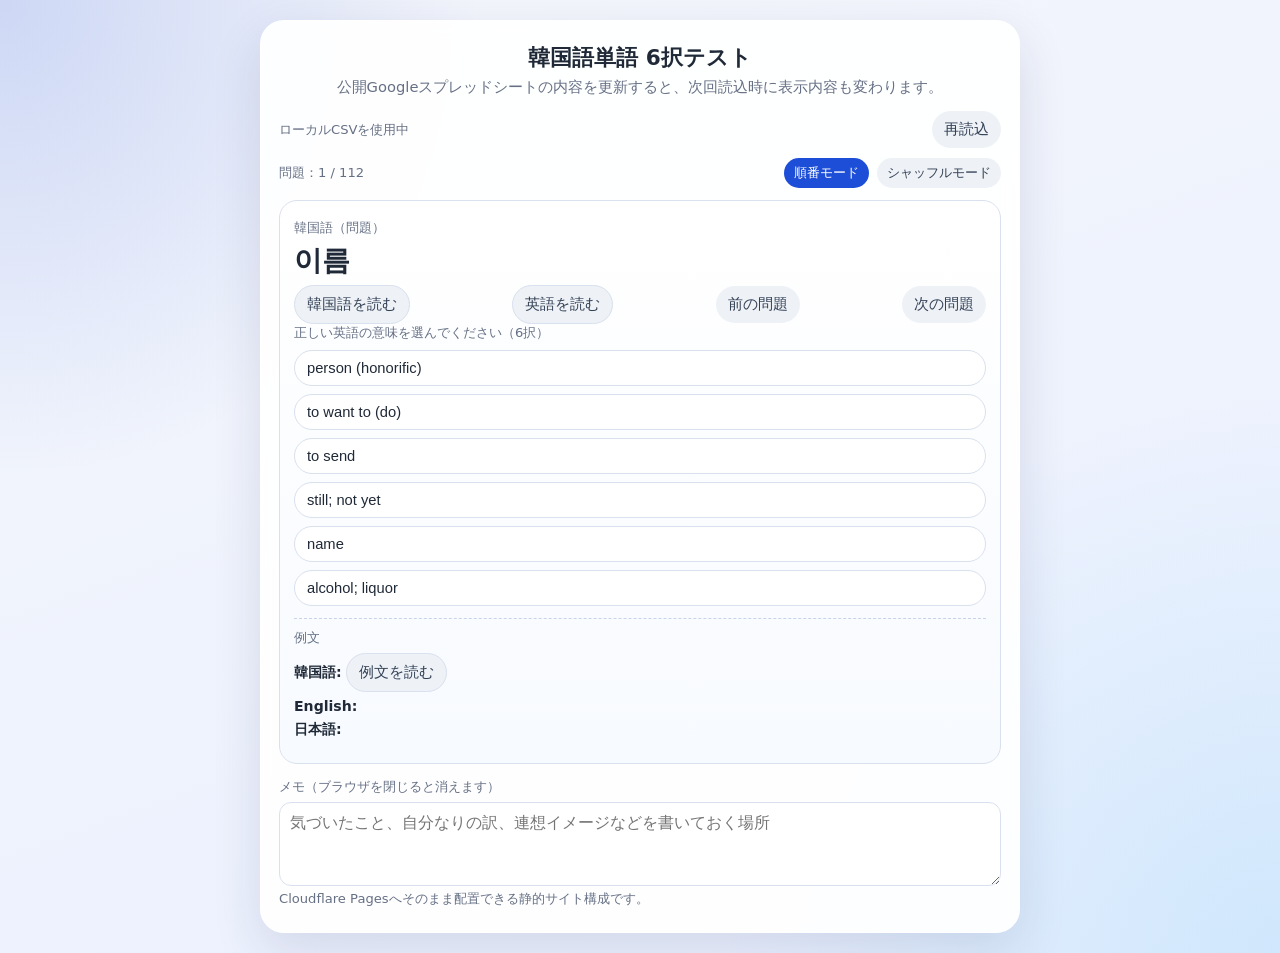
==== index.html @ a5e74765 "test" ====
<!DOCTYPE html>
<html lang="ja">
<head>
  <meta charset="UTF-8">
  <meta name="viewport" content="width=device-width, initial-scale=1.0">
  <title>韓国語単語 6択テスト</title>
  <link rel="stylesheet" href="./assets/styles.css">
</head>
<body>
  <div class="app">
    <h1 id="appTitle">韓国語単語 6択テスト</h1>
    <div class="sub" id="appSubtitle">
      公開GoogleスプレッドシートまたはローカルCSVから単語リストを読み込みます。
    </div>

    <div class="status-bar">
      <div id="dataSourceLabel">データ読込中...</div>
      <button id="reloadBtn" class="ghost small-btn" type="button">再読込</button>
    </div>

    <div class="top-row">
      <div>問題：<span id="qIndex">0</span> / <span id="qTotal">0</span></div>
      <div class="mode-buttons">
        <button id="modeOrderBtn" class="mode-btn mode-active" type="button">順番モード</button>
        <button id="modeShuffleBtn" class="mode-btn mode-inactive" type="button">シャッフルモード</button>
      </div>
    </div>

    <div class="card">
      <div class="label">韓国語（問題）</div>
      <div id="koWord" class="ko-text-main">読込中...</div>

      <div class="btn-row">
        <button class="audio-btn" id="speakKo" type="button">韓国語を読む</button>
        <button class="audio-btn" id="speakEn" type="button">英語を読む</button>
        <button id="prevBtn" class="ghost" type="button">前の問題</button>
        <button id="nextBtn" class="ghost" type="button">次の問題</button>
      </div>

      <div class="label">正しい英語の意味を選んでください（6択）</div>
      <div id="options" class="mc-options"></div>

      <div id="result" class="result"></div>
      <div id="correctAnswer" class="correct-answer"></div>

      <div id="exampleBlock" class="example-block">
        <div class="label">例文</div>
        <div class="example-line">
          <strong>韓国語:</strong>
          <span id="exKo"></span>
          <button class="audio-btn" id="exSpeakKo" type="button">例文を読む</button>
        </div>
        <div class="example-line"><strong>English:</strong> <span id="exEn"></span></div>
        <div class="example-line"><strong>日本語:</strong> <span id="exJp"></span></div>
      </div>
    </div>

    <div class="memo-block">
      <div class="label">メモ（ブラウザを閉じると消えます）</div>
      <textarea id="memoBox" placeholder="気づいたこと、自分なりの訳、連想イメージなどを書いておく場所"></textarea>
    </div>

    <div class="bottom-row">
      <div>Cloudflare Pagesへそのまま配置できる静的サイト構成です。</div>
      <div id="errorMessage" class="error-message"></div>
    </div>
  </div>

  <script src="./assets/config.js"></script>
  <script src="./assets/app.js"></script>
</body>
</html>
---- assets/styles.css ----
:root {
  color-scheme: light;
  font-family: "Hiragino Sans", "Noto Sans JP", system-ui, sans-serif;
  --bg-1: #f4f6fb;
  --bg-2: #eaf0ff;
  --panel: rgba(255, 255, 255, 0.92);
  --ink: #1f2937;
  --muted: #667085;
  --line: #d9e0ee;
  --primary: #1d4ed8;
  --primary-deep: #163ea8;
  --ghost: #eef2f7;
  --success: #1a8f3a;
  --danger: #c2410c;
}

* {
  box-sizing: border-box;
}

body {
  margin: 0;
  min-height: 100vh;
  display: flex;
  justify-content: center;
  align-items: center;
  padding: 20px;
  background:
    radial-gradient(circle at top left, rgba(29, 78, 216, 0.18), transparent 30%),
    radial-gradient(circle at bottom right, rgba(14, 165, 233, 0.12), transparent 35%),
    linear-gradient(160deg, var(--bg-1), var(--bg-2));
  color: var(--ink);
}

.app {
  width: min(100%, 760px);
  background: var(--panel);
  backdrop-filter: blur(8px);
  padding: 22px 18px 24px;
  box-shadow: 0 18px 50px rgba(23, 37, 84, 0.12);
  border: 1px solid rgba(255, 255, 255, 0.7);
  border-radius: 24px;
}

h1 {
  margin: 0 0 6px;
  text-align: center;
  font-size: 1.35rem;
}

.sub {
  text-align: center;
  color: var(--muted);
  font-size: 0.92rem;
  margin-bottom: 14px;
}

.status-bar,
.top-row,
.bottom-row,
.btn-row,
.mode-buttons {
  display: flex;
  gap: 8px;
  flex-wrap: wrap;
  align-items: center;
  justify-content: space-between;
}

.status-bar {
  margin-bottom: 10px;
  font-size: 0.82rem;
  color: var(--muted);
}

.top-row,
.bottom-row {
  font-size: 0.82rem;
  color: var(--muted);
}

.card {
  margin-top: 12px;
  border-radius: 18px;
  border: 1px solid var(--line);
  background: linear-gradient(180deg, #ffffff, #f7faff);
  padding: 18px 14px;
}

.label {
  font-size: 0.82rem;
  color: var(--muted);
  margin-bottom: 6px;
}

.ko-text-main {
  font-size: 1.72rem;
  font-weight: 700;
  margin-bottom: 6px;
  word-break: keep-all;
}

button {
  border: none;
  border-radius: 999px;
  padding: 9px 12px;
  font-size: 0.92rem;
  cursor: pointer;
  transition: transform 0.1s ease, background 0.14s ease, border-color 0.14s ease;
}

button:hover:not(:disabled) {
  transform: translateY(-1px);
}

button:disabled {
  cursor: default;
  opacity: 0.72;
}

.ghost,
.audio-btn,
.mode-inactive,
.small-btn {
  background: var(--ghost);
  color: #334155;
}

.mode-btn {
  padding: 6px 10px;
  font-size: 0.84rem;
}

.mode-active {
  background: var(--primary);
  color: #fff;
}

.audio-btn {
  border: 1px solid var(--line);
}

.mc-options {
  display: flex;
  flex-direction: column;
  gap: 8px;
  margin-top: 8px;
}

.mc-option {
  text-align: left;
  border: 1px solid var(--line);
  background: #fff;
  color: var(--ink);
}

.mc-option:hover:not(:disabled) {
  background: #edf4ff;
  border-color: #b8c8f3;
}

.correct-choice {
  background: #e9f9ef;
  border-color: #69c48a;
}

.wrong-choice {
  background: #fff1eb;
  border-color: #f1a275;
}

.result {
  margin-top: 10px;
  font-size: 0.92rem;
}

.correct {
  color: var(--success);
  font-weight: 700;
}

.incorrect {
  color: var(--danger);
  font-weight: 700;
}

.correct-answer {
  margin-top: 4px;
  font-size: 0.86rem;
  color: #475467;
}

.example-block {
  margin-top: 12px;
  padding-top: 10px;
  border-top: 1px dashed #c8d3eb;
  font-size: 0.88rem;
}

.example-line {
  margin-bottom: 6px;
}

.memo-block {
  margin-top: 14px;
}

.memo-block textarea {
  width: 100%;
  min-height: 84px;
  resize: vertical;
  border-radius: 12px;
  border: 1px solid var(--line);
  padding: 10px;
  font: inherit;
}

.error-message {
  color: var(--danger);
}

@media (max-width: 600px) {
  body {
    padding: 0;
  }

  .app {
    min-height: 100vh;
    width: 100%;
    border-radius: 0;
    box-shadow: none;
    padding: 18px 14px 22px;
  }

  .ko-text-main {
    font-size: 1.4rem;
  }

  .btn-row {
    justify-content: flex-start;
  }
}
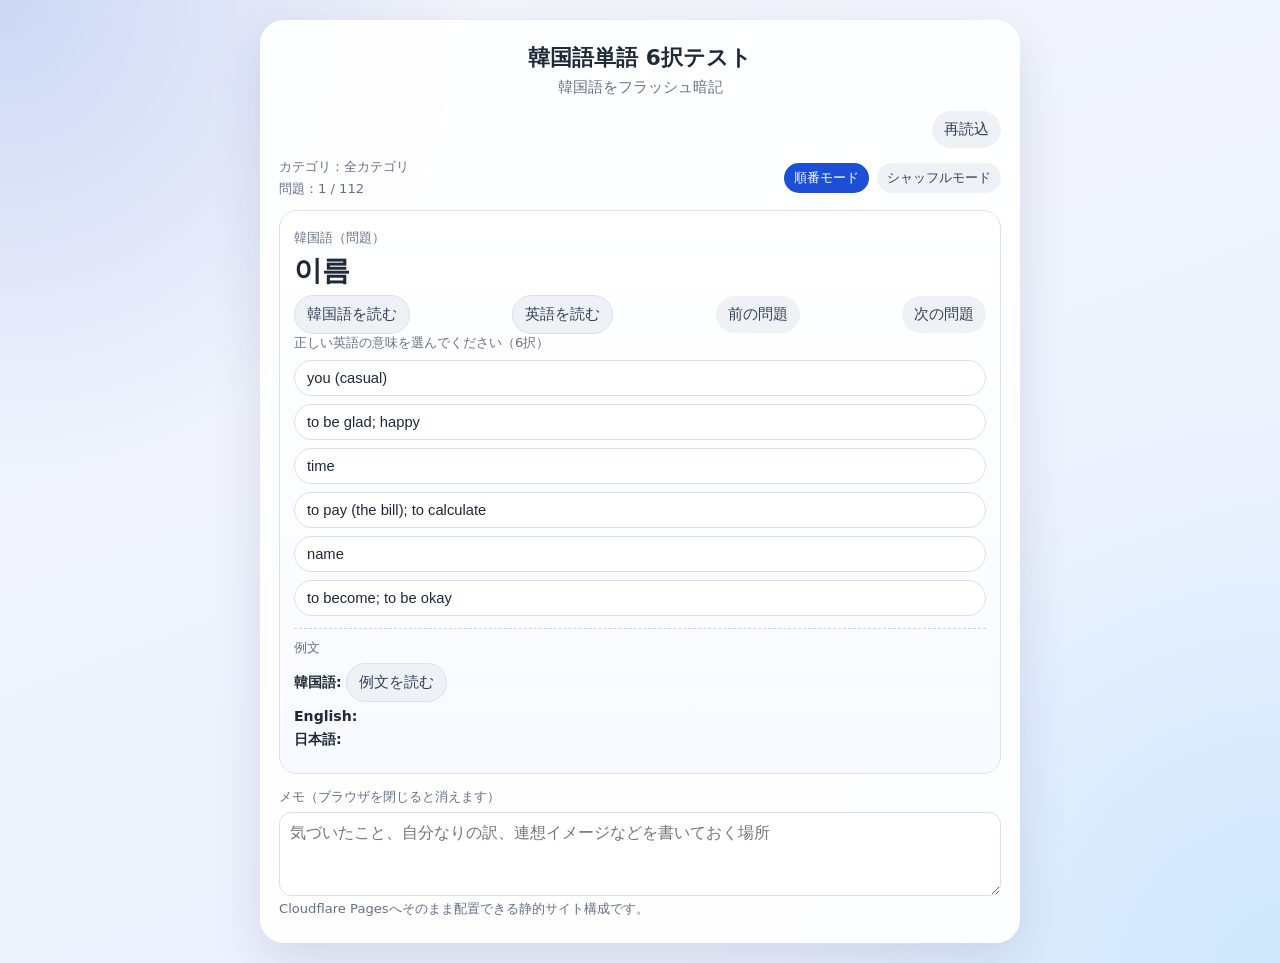
==== commit 4b694a35: "comit" ====
--- a/index.html
+++ b/index.html
@@ -10,59 +10,86 @@
   <div class="app">
     <h1 id="appTitle">韓国語単語 6択テスト</h1>
     <div class="sub" id="appSubtitle">
-      公開GoogleスプレッドシートまたはローカルCSVから単語リストを読み込みます。
+      韓国語とその意味を学習するツールになります。
     </div>
 
     <div class="status-bar">
-      <div id="dataSourceLabel">データ読込中...</div>
       <button id="reloadBtn" class="ghost small-btn" type="button">再読込</button>
     </div>
 
-    <div class="top-row">
-      <div>問題：<span id="qIndex">0</span> / <span id="qTotal">0</span></div>
-      <div class="mode-buttons">
-        <button id="modeOrderBtn" class="mode-btn mode-active" type="button">順番モード</button>
-        <button id="modeShuffleBtn" class="mode-btn mode-inactive" type="button">シャッフルモード</button>
+    <div id="startScreen" class="start-screen hidden">
+      <div class="picker-card">
+        <div class="picker-kicker">Category Select</div>
+        <h2 class="picker-title">学習するカテゴリを選んでください</h2>
+        <div class="picker-copy">
+          カテゴリごとに問題セットを切り替えて演習できます。
+        </div>
+        <div id="categorySummary" class="category-summary"></div>
+        <div class="picker-section">
+          <div class="picker-section-title">すぐに始める</div>
+          <div id="quickActionButtons" class="selection-list"></div>
+        </div>
+        <div class="picker-section">
+          <div class="picker-section-head">
+            <div class="picker-section-title">カテゴリ一覧</div>
+            <div id="categoryCountBadge" class="picker-section-badge"></div>
+          </div>
+          <div id="categoryButtons" class="selection-list"></div>
+        </div>
       </div>
     </div>
 
-    <div class="card">
-      <div class="label">韓国語（問題）</div>
-      <div id="koWord" class="ko-text-main">読込中...</div>
-
-      <div class="btn-row">
-        <button class="audio-btn" id="speakKo" type="button">韓国語を読む</button>
-        <button class="audio-btn" id="speakEn" type="button">英語を読む</button>
-        <button id="prevBtn" class="ghost" type="button">前の問題</button>
-        <button id="nextBtn" class="ghost" type="button">次の問題</button>
+    <div id="quizScreen" class="quiz-screen">
+      <div class="top-row">
+        <div class="progress-block">
+          <div>カテゴリ：<span id="currentCategory">全カテゴリ</span></div>
+          <div>問題：<span id="qIndex">0</span> / <span id="qTotal">0</span></div>
+        </div>
+        <div class="mode-buttons">
+          <button id="backToCategoriesBtn" class="ghost mode-btn hidden" type="button">カテゴリ選択</button>
+          <button id="modeOrderBtn" class="mode-btn mode-active" type="button">順番モード</button>
+          <button id="modeShuffleBtn" class="mode-btn mode-inactive" type="button">シャッフルモード</button>
+        </div>
       </div>
 
-      <div class="label">正しい英語の意味を選んでください（6択）</div>
-      <div id="options" class="mc-options"></div>
+      <div class="card">
+        <div class="label">韓国語（問題）</div>
+        <div id="koWord" class="ko-text-main">読込中...</div>
 
-      <div id="result" class="result"></div>
-      <div id="correctAnswer" class="correct-answer"></div>
+        <div class="btn-row">
+          <button class="audio-btn" id="speakKo" type="button">韓国語を読む</button>
+          <button class="audio-btn" id="speakEn" type="button">英語を読む</button>
+          <button id="prevBtn" class="ghost" type="button">前の問題</button>
+          <button id="nextBtn" class="ghost" type="button">次の問題</button>
+        </div>
 
-      <div id="exampleBlock" class="example-block">
-        <div class="label">例文</div>
-        <div class="example-line">
-          <strong>韓国語:</strong>
-          <span id="exKo"></span>
-          <button class="audio-btn" id="exSpeakKo" type="button">例文を読む</button>
+        <div id="optionsLabel" class="label">正しい英語の意味を選んでください（最大6択）</div>
+        <div id="options" class="mc-options"></div>
+
+        <div id="result" class="result"></div>
+        <div id="correctAnswer" class="correct-answer"></div>
+
+        <div id="exampleBlock" class="example-block">
+          <div class="label">例文</div>
+          <div class="example-line">
+            <strong>韓国語:</strong>
+            <span id="exKo"></span>
+            <button class="audio-btn" id="exSpeakKo" type="button">例文を読む</button>
+          </div>
+          <div class="example-line"><strong>English:</strong> <span id="exEn"></span></div>
+          <div class="example-line"><strong>日本語:</strong> <span id="exJp"></span></div>
         </div>
-        <div class="example-line"><strong>English:</strong> <span id="exEn"></span></div>
-        <div class="example-line"><strong>日本語:</strong> <span id="exJp"></span></div>
       </div>
-    </div>
 
-    <div class="memo-block">
-      <div class="label">メモ（ブラウザを閉じると消えます）</div>
-      <textarea id="memoBox" placeholder="気づいたこと、自分なりの訳、連想イメージなどを書いておく場所"></textarea>
-    </div>
+      <div class="memo-block">
+        <div class="label">メモ（ブラウザを閉じると消えます）</div>
+        <textarea id="memoBox" placeholder="気づいたこと、自分なりの訳、連想イメージなどを書いておく場所"></textarea>
+      </div>
 
-    <div class="bottom-row">
-      <div>Cloudflare Pagesへそのまま配置できる静的サイト構成です。</div>
-      <div id="errorMessage" class="error-message"></div>
+      <div class="bottom-row">
+        <div>Cloudflare Pagesへそのまま配置できる静的サイト構成です。</div>
+        <div id="errorMessage" class="error-message"></div>
+      </div>
     </div>
   </div>
 
--- a/assets/styles.css
+++ b/assets/styles.css
@@ -71,12 +71,186 @@
   margin-bottom: 10px;
   font-size: 0.82rem;
   color: var(--muted);
+  justify-content: flex-end;
 }
 
 .top-row,
 .bottom-row {
   font-size: 0.82rem;
   color: var(--muted);
+}
+
+.hidden {
+  display: none !important;
+}
+
+.start-screen {
+  margin-top: 12px;
+}
+
+.picker-card {
+  border-radius: 22px;
+  border: 1px solid rgba(29, 78, 216, 0.14);
+  background:
+    radial-gradient(circle at top right, rgba(29, 78, 216, 0.12), transparent 28%),
+    linear-gradient(180deg, #ffffff, #f7fbff);
+  padding: 22px 18px;
+}
+
+.picker-kicker {
+  font-size: 0.75rem;
+  letter-spacing: 0.08em;
+  text-transform: uppercase;
+  color: var(--primary);
+  margin-bottom: 8px;
+}
+
+.picker-title {
+  margin: 0;
+  font-size: 1.3rem;
+}
+
+.picker-copy {
+  margin-top: 8px;
+  color: var(--muted);
+  font-size: 0.92rem;
+  line-height: 1.6;
+}
+
+.category-summary {
+  margin-top: 14px;
+  color: #355070;
+  font-size: 0.9rem;
+  line-height: 1.6;
+}
+
+.picker-section {
+  margin-top: 14px;
+}
+
+.picker-section-head {
+  display: flex;
+  align-items: center;
+  justify-content: space-between;
+  gap: 10px;
+}
+
+.picker-section-title {
+  font-size: 0.82rem;
+  color: var(--muted);
+  letter-spacing: 0.03em;
+}
+
+.picker-section-badge {
+  padding: 5px 10px;
+  border-radius: 999px;
+  background: #e8f0ff;
+  color: var(--primary);
+  font-size: 0.78rem;
+  font-weight: 700;
+}
+
+.selection-list {
+  display: flex;
+  flex-direction: column;
+  gap: 16px;
+  margin-top: 12px;
+}
+
+.category-btn {
+  display: flex;
+  align-items: center;
+  justify-content: space-between;
+  gap: 14px;
+  width: 100%;
+  min-height: 72px;
+  padding: 14px 18px;
+  border: 1px solid #dbe5f2;
+  border-radius: 24px;
+  background: #fff;
+  color: var(--ink);
+  text-align: left;
+  box-shadow: 0 10px 26px rgba(23, 37, 84, 0.08);
+}
+
+.category-btn:hover {
+  background: #f8fbff;
+  border-color: #b8c8f3;
+  box-shadow: 0 14px 30px rgba(29, 78, 216, 0.12);
+}
+
+.category-btn-primary {
+  background: linear-gradient(135deg, #1d4ed8, #2563eb);
+  border-color: transparent;
+  color: #fff;
+}
+
+.category-btn-primary:hover {
+  background: linear-gradient(135deg, #163ea8, #1d4ed8);
+}
+
+.category-main {
+  display: flex;
+  flex-direction: column;
+  align-items: flex-start;
+  gap: 6px;
+  min-width: 0;
+}
+
+.category-name {
+  font-weight: 700;
+  font-size: 1.05rem;
+  line-height: 1.4;
+}
+
+.category-note {
+  font-size: 0.84rem;
+  opacity: 0.8;
+  line-height: 1.5;
+}
+
+.category-side {
+  display: flex;
+  align-items: center;
+  gap: 14px;
+  flex-shrink: 0;
+}
+
+.category-count {
+  font-size: 0.92rem;
+  font-weight: 700;
+  white-space: nowrap;
+}
+
+.category-arrow {
+  display: inline-flex;
+  align-items: center;
+  justify-content: center;
+  width: 36px;
+  height: 36px;
+  border-radius: 999px;
+  background: rgba(255, 255, 255, 0.18);
+  font-size: 1rem;
+  font-weight: 700;
+}
+
+.category-btn:not(.category-btn-primary) .category-count {
+  color: #3b82f6;
+}
+
+.category-btn:not(.category-btn-primary) .category-arrow {
+  background: #eef4ff;
+  color: var(--primary);
+}
+
+.quiz-screen {
+  margin-top: 2px;
+}
+
+.progress-block {
+  display: flex;
+  flex-direction: column;
+  gap: 4px;
 }
 
 .card {
@@ -236,6 +410,22 @@
     font-size: 1.4rem;
   }
 
+  .category-btn {
+    align-items: flex-start;
+    min-height: 68px;
+    padding: 14px 16px;
+  }
+
+  .category-side {
+    width: 100%;
+    justify-content: space-between;
+  }
+
+  .picker-section-head {
+    align-items: flex-start;
+    flex-direction: column;
+  }
+
   .btn-row {
     justify-content: flex-start;
   }
